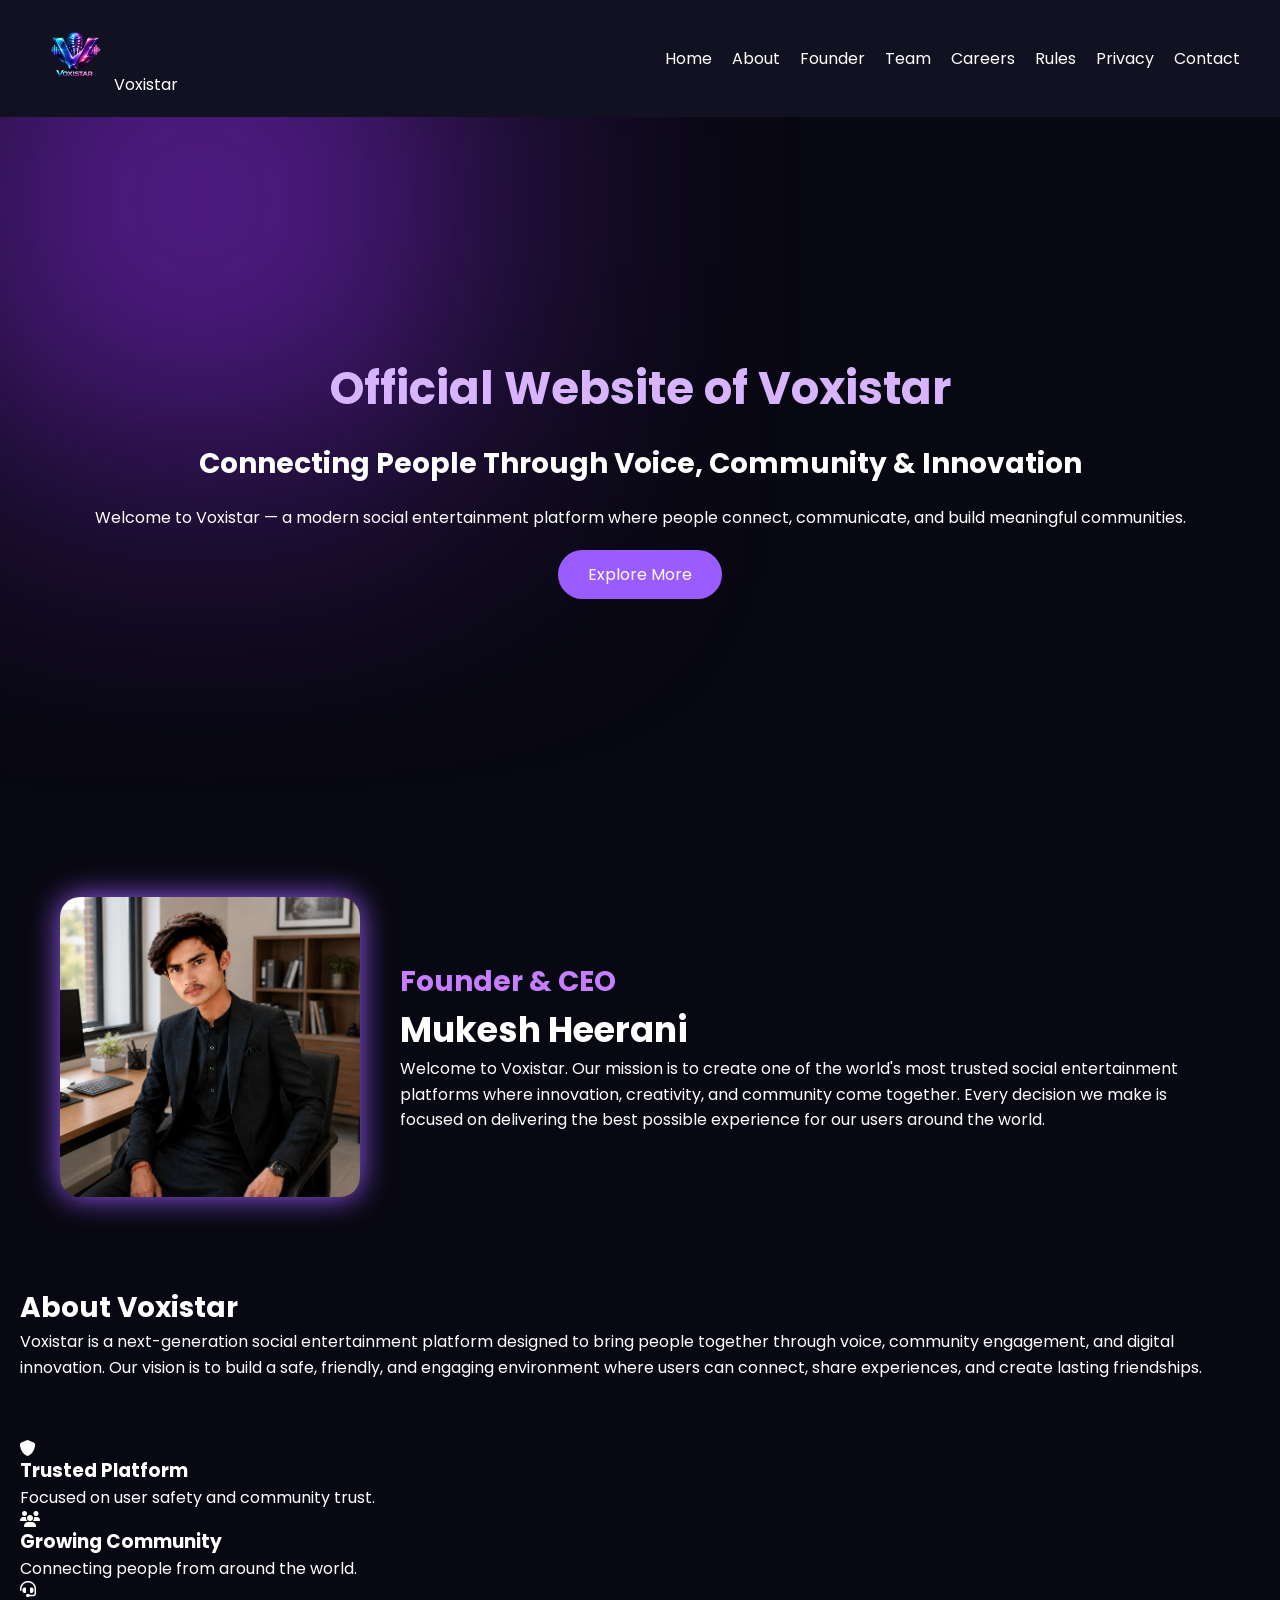
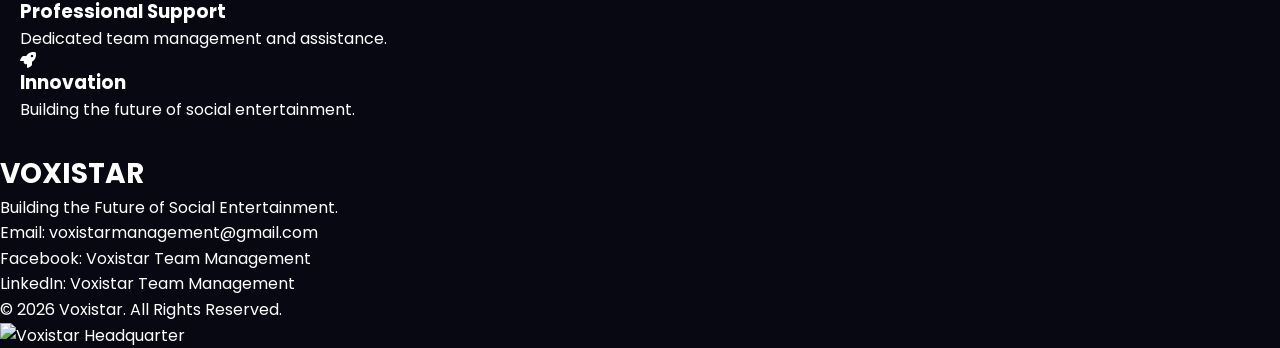
==== index.html @ 09e4fec7 "Fix alt text for Voxistar headquarters image Corrected the alt attribute for the image." ====
</body>
</html>
<meta charset="UTF-8">
<meta name="viewport" content="width=device-width, initial-scale=1.0">

<title>Voxistar | Official Website</title>

<link rel="stylesheet" href="css/style.css">

<link rel="preconnect" href="https://fonts.googleapis.com">
<link rel="preconnect" href="https://fonts.gstatic.com" crossorigin>

<link href="https://fonts.googleapis.com/css2?family=Poppins:wght@300;400;500;600;700;800&display=swap" rel="stylesheet">

<link rel="stylesheet" href="https://cdnjs.cloudflare.com/ajax/libs/font-awesome/6.6.0/css/all.min.css">

</head>

<body>

<div class="background-glow"></div>

<header>

<nav class="navbar">

<div class="logo">
    <img src="logo.png" alt="Voxistar Logo">
    <span>Voxistar</span>
</div>

<ul>

<li><a href="index.html">Home</a></li>

<li><a href="about.html">About</a></li>

<li><a href="founder.html">Founder</a></li>

<li><a href="team.html">Team</a></li>

<li><a href="careers.html">Careers</a></li>

<li><a href="rules.html">Rules</a></li>

<li><a href="privacy.html">Privacy</a></li>

<li><a href="contact.html">Contact</a></li>

</ul>

</nav>

</header>

<section class="hero">

<div class="hero-content">

<h1>Official Website of Voxistar</h1>

<h2>Connecting People Through Voice, Community & Innovation</h2>

<p>

Welcome to Voxistar — a modern social entertainment platform where people connect, communicate, and build meaningful communities.

</p>

<a href="about.html" class="btn">Explore More</a>

</div>

</section>

<section class="founder">

<div class="founder-image">

<img src="founder.png" alt="Founder">

</div>

<div class="founder-content">

<h2>Founder & CEO</h2>

<h1>Mukesh Heerani</h1>

<p>

Welcome to Voxistar.

Our mission is to create one of the world's most trusted social entertainment platforms where innovation, creativity, and community come together.

Every decision we make is focused on delivering the best possible experience for our users around the world.

</p>

</div>

</section>

<section class="about">

<h2>About Voxistar</h2>

<p>

Voxistar is a next-generation social entertainment platform designed to bring people together through voice, community engagement, and digital innovation.

Our vision is to build a safe, friendly, and engaging environment where users can connect, share experiences, and create lasting friendships.

</p>

</section>

<section class="features">

<div class="card">

<i class="fa-solid fa-shield"></i>

<h3>Trusted Platform</h3>

<p>Focused on user safety and community trust.</p>

</div>

<div class="card">

<i class="fa-solid fa-users"></i>

<h3>Growing Community</h3>

<p>Connecting people from around the world.</p>

</div>

<div class="card">

<i class="fa-solid fa-headset"></i>

<h3>Professional Support</h3>

<p>Dedicated team management and assistance.</p>

</div>

<div class="card">

<i class="fa-solid fa-rocket"></i>

<h3>Innovation</h3>

<p>Building the future of social entertainment.</p>

</div>

</section>

<footer>

<h2>VOXISTAR</h2>

<p>Building the Future of Social Entertainment.</p>

<p>

Email:
voxistarmanagement@gmail.com

</p>

<p>

Facebook:
Voxistar Team Management

</p>

<p>

LinkedIn:
Voxistar Team Management

</p>

<p>

© 2026 Voxistar. All Rights Reserved.

</p>

</footer>

<script src="js/script.js"></script>

</body>
  </html>
<img src="Voxistar headquarter.png" alt="Voxistar Headquarter">
---- css/style.css ----
*{
  margin:0;
  padding:0;
  box-sizing:border-box;
  font-family:'Poppins', sans-serif;
}

body{
  background:#080812;
  color:white;
}

.background-glow{
  position:fixed;
  width:400px;
  height:400px;
  background:#8a2be2;
  filter:blur(150px);
  top:0;
  left:0;
  z-index:-1;
}

.navbar{
  display:flex;
  justify-content:space-between;
  align-items:center;
  padding:20px 40px;
  background:#111122;
}

.logo img{
  width:70px;
}

.logo h2{
  color:#c77dff;
}

.navbar ul{
  display:flex;
  gap:20px;
  list-style:none;
}

.navbar a{
  color:white;
  text-decoration:none;
}

.hero{
  min-height:80vh;
  display:flex;
  align-items:center;
  justify-content:center;
  text-align:center;
  padding:40px;
}

.hero h1{
  font-size:45px;
  color:#d8b4fe;
}

.hero h2{
  margin:20px 0;
}

.btn{
  display:inline-block;
  margin-top:20px;
  padding:12px 30px;
  background:#9b5cff;
  color:white;
  border-radius:30px;
  text-decoration:none;
}

.founder{
  display:flex;
  align-items:center;
  justify-content:center;
  gap:40px;
  padding:60px;
}

.founder-image img{
  width:300px;
  border-radius:20px;
  box-shadow:0 0 30px #9b5cff;
}

.founder-content h2{
  color:#c77dff;
}

@media(max-width:768px){
  .navbar,
  .founder{
    flex-direction:column;
  }

  .navbar ul{
    flex-direction:column;
  }

  .hero h1{
    font-size:32px;
  }
}
body{
  overflow-x:hidden;
}

.hero,
.about,
.features{
  padding:30px 20px;
}

h1{
  font-size:35px;
}

h2{
  font-size:28px;
}

p{
  font-size:16px;
  line-height:1.6;
}

@media(max-width:768px){

  .hero h1{
    font-size:32px;
  }

  .hero h2{
    font-size:22px;
  }

  .founder{
    padding:30px 20px;
  }

  .founder-image img{
    width:100%;
    max-width:320px;
  }
}
#aiButton{
position:fixed;
right:20px;
bottom:20px;
width:65px;
height:65px;
border-radius:50%;
background:linear-gradient(135deg,#00e5ff,#6a00ff);
display:flex;
align-items:center;
justify-content:center;
font-size:30px;
cursor:pointer;
z-index:9999;
box-shadow:0 0 25px #00e5ff;
}


#chatContainer{
display:none;
position:fixed;
right:20px;
bottom:95px;
width:330px;
height:450px;
background:#111;
border-radius:20px;
z-index:9999;
overflow:hidden;
box-shadow:0 0 30px #00e5ff;
}


.chatHeader{
background:linear-gradient(90deg,#00e5ff,#6a00ff);
padding:15px;
font-family:'Montserrat';
font-weight:800;
color:white;
}


.chatHeader span{
float:right;
cursor:pointer;
}


#chatBox{
height:300px;
overflow-y:auto;
padding:15px;
color:white;
font-family:'Poppins';
font-size:15px;
}


.chatInput{
display:flex;
padding:10px;
gap:5px;
}


.chatInput input{
flex:1;
padding:10px;
border-radius:10px;
}


.chatInput button{
background:#00e5ff;
border:none;
padding:10px;
border-radius:10px;
font-weight:bold;
}
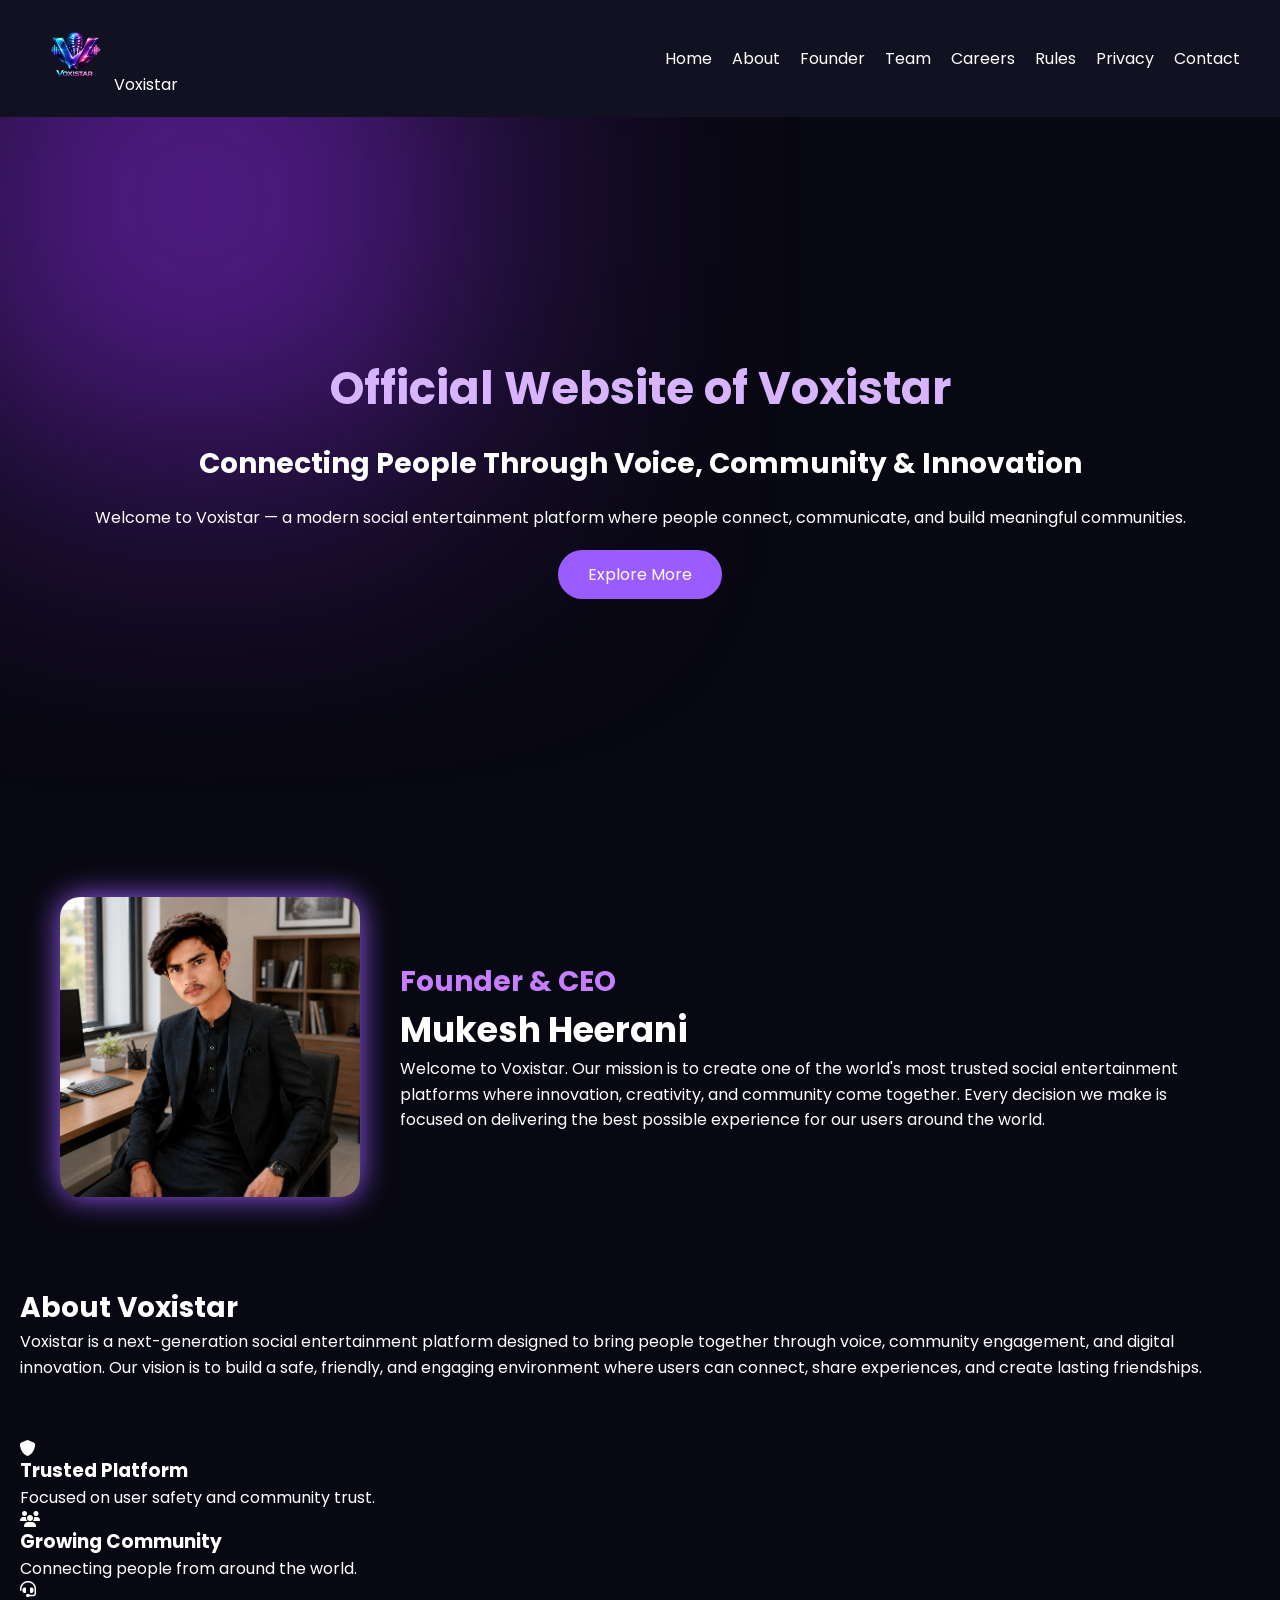
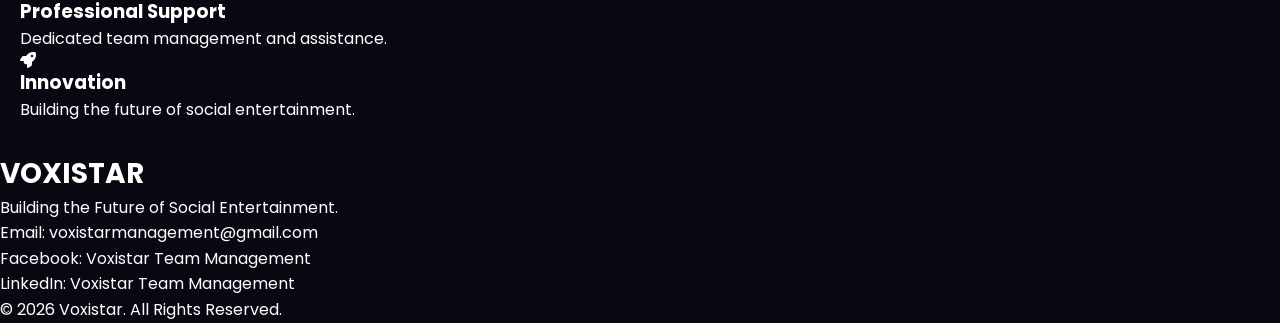
==== commit 97808b03: "Remove image tag from index.html Removed image tag for 'Voxistar Headquarter' from HTML." ====
--- a/index.html
+++ b/index.html
@@ -1,5 +1,3 @@
-</body>
-</html>
 <meta charset="UTF-8">
 <meta name="viewport" content="width=device-width, initial-scale=1.0">
 
@@ -13,6 +11,34 @@
 <link href="https://fonts.googleapis.com/css2?family=Poppins:wght@300;400;500;600;700;800&display=swap" rel="stylesheet">
 
 <link rel="stylesheet" href="https://cdnjs.cloudflare.com/ajax/libs/font-awesome/6.6.0/css/all.min.css">
+
+<script type="application/ld+json">
+{
+  "@context": "https://schema.org",
+  "@graph": [
+    {
+      "@type": "Organization",
+      "@id": "https://voxistar.netlify.app/#organization",
+      "name": "VoxiStar",
+      "url": "https://voxistar.netlify.app/",
+      "description": "VoxiStar is a social entertainment and voice community platform.",
+      "founder": {
+        "@id": "https://voxistar.netlify.app/founder.html#mukesh-heerani"
+      }
+    },
+    {
+      "@type": "Person",
+      "@id": "https://voxistar.netlify.app/founder.html#mukesh-heerani",
+      "name": "Mukesh Heerani",
+      "url": "https://voxistar.netlify.app/founder.html",
+      "jobTitle": "Founder & CEO",
+      "worksFor": {
+        "@id": "https://voxistar.netlify.app/#organization"
+      }
+    }
+  ]
+}
+</script>
 
 </head>
 
@@ -194,8 +220,7 @@
 
 </footer>
 
-<script src="js/script.js"></script>
+<script src="script.js"></script>
 
 </body>
   </html>
-<img src="Voxistar headquarter.png" alt="Voxistar Headquarter">
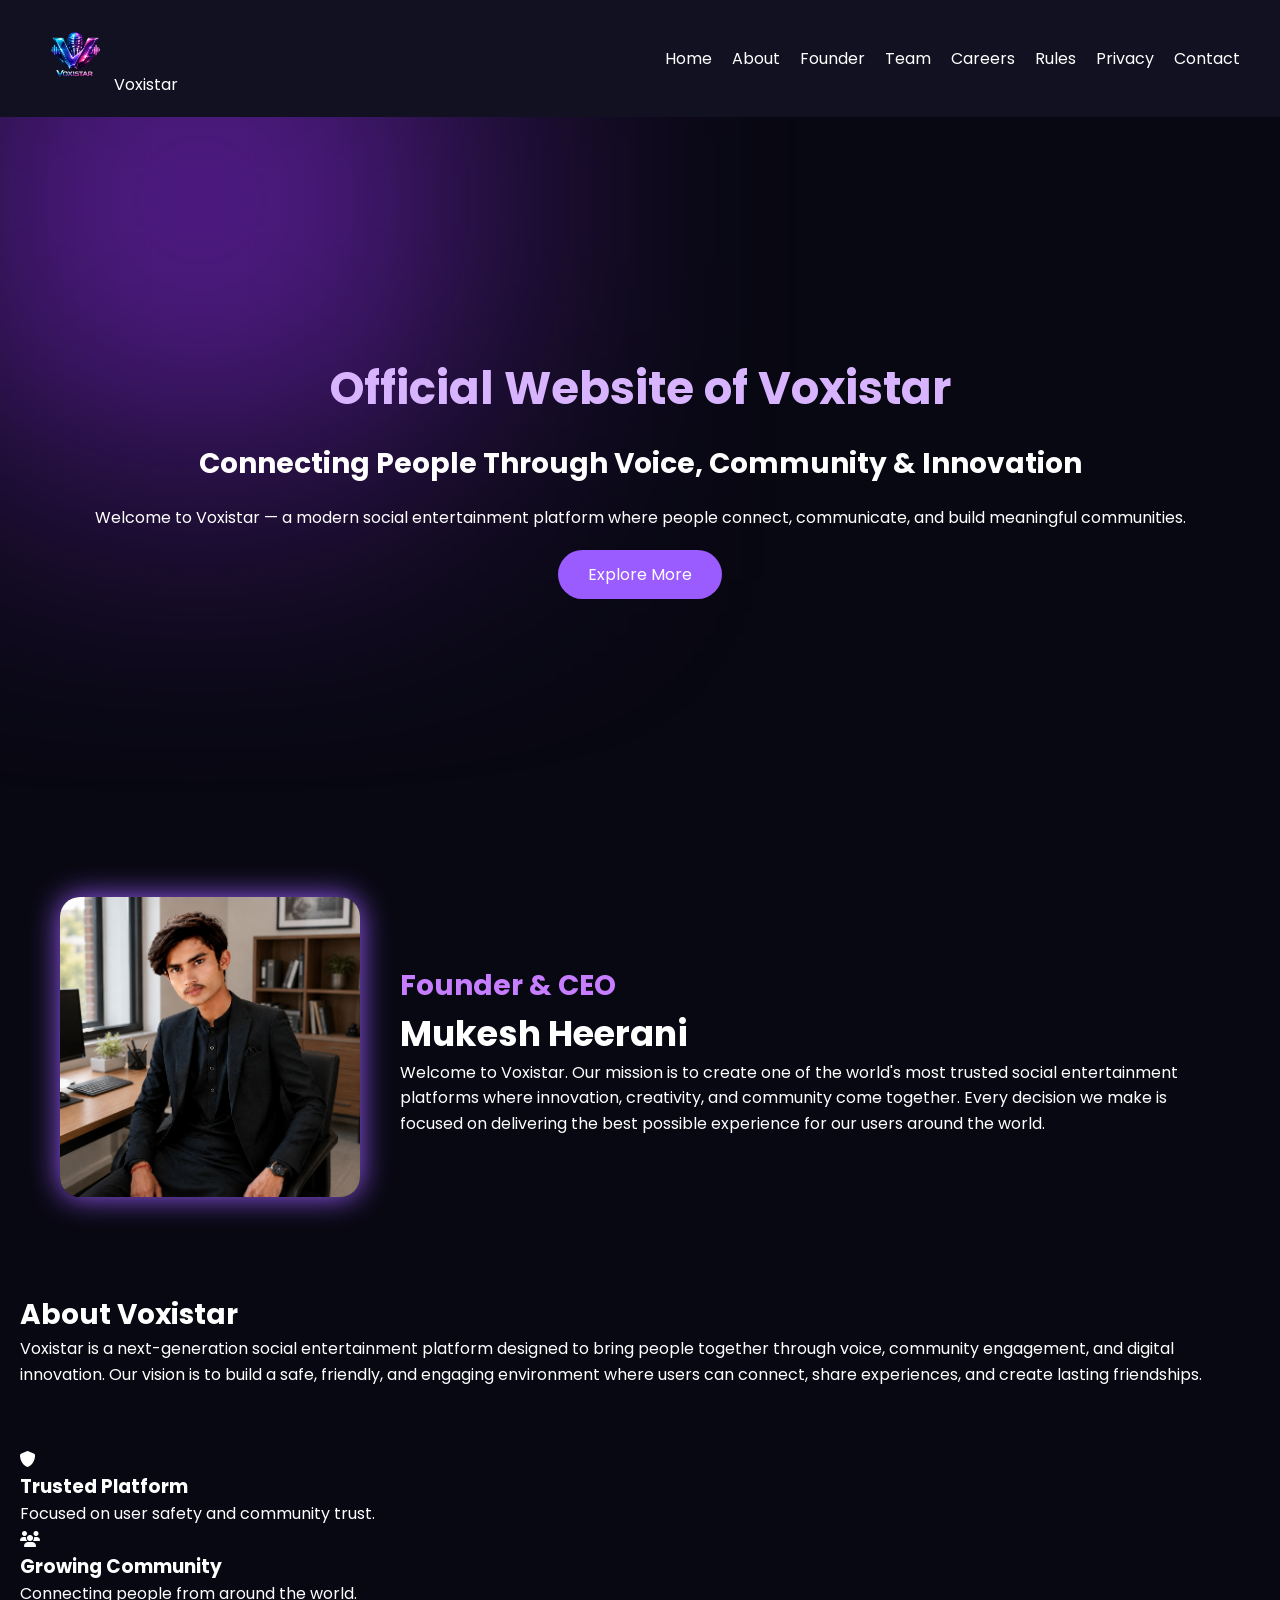
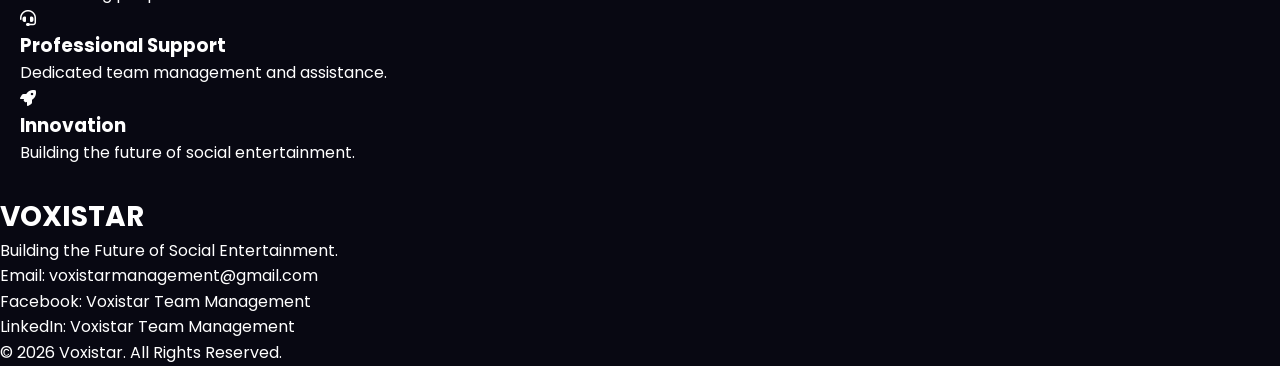
==== commit 95f21c3a: "Add DOCTYPE and HTML structure to index.html" ====
--- a/index.html
+++ b/index.html
@@ -1,3 +1,6 @@
+<!DOCTYPE html>
+<html lang="en">
+<head>
 <meta charset="UTF-8">
 <meta name="viewport" content="width=device-width, initial-scale=1.0">
 
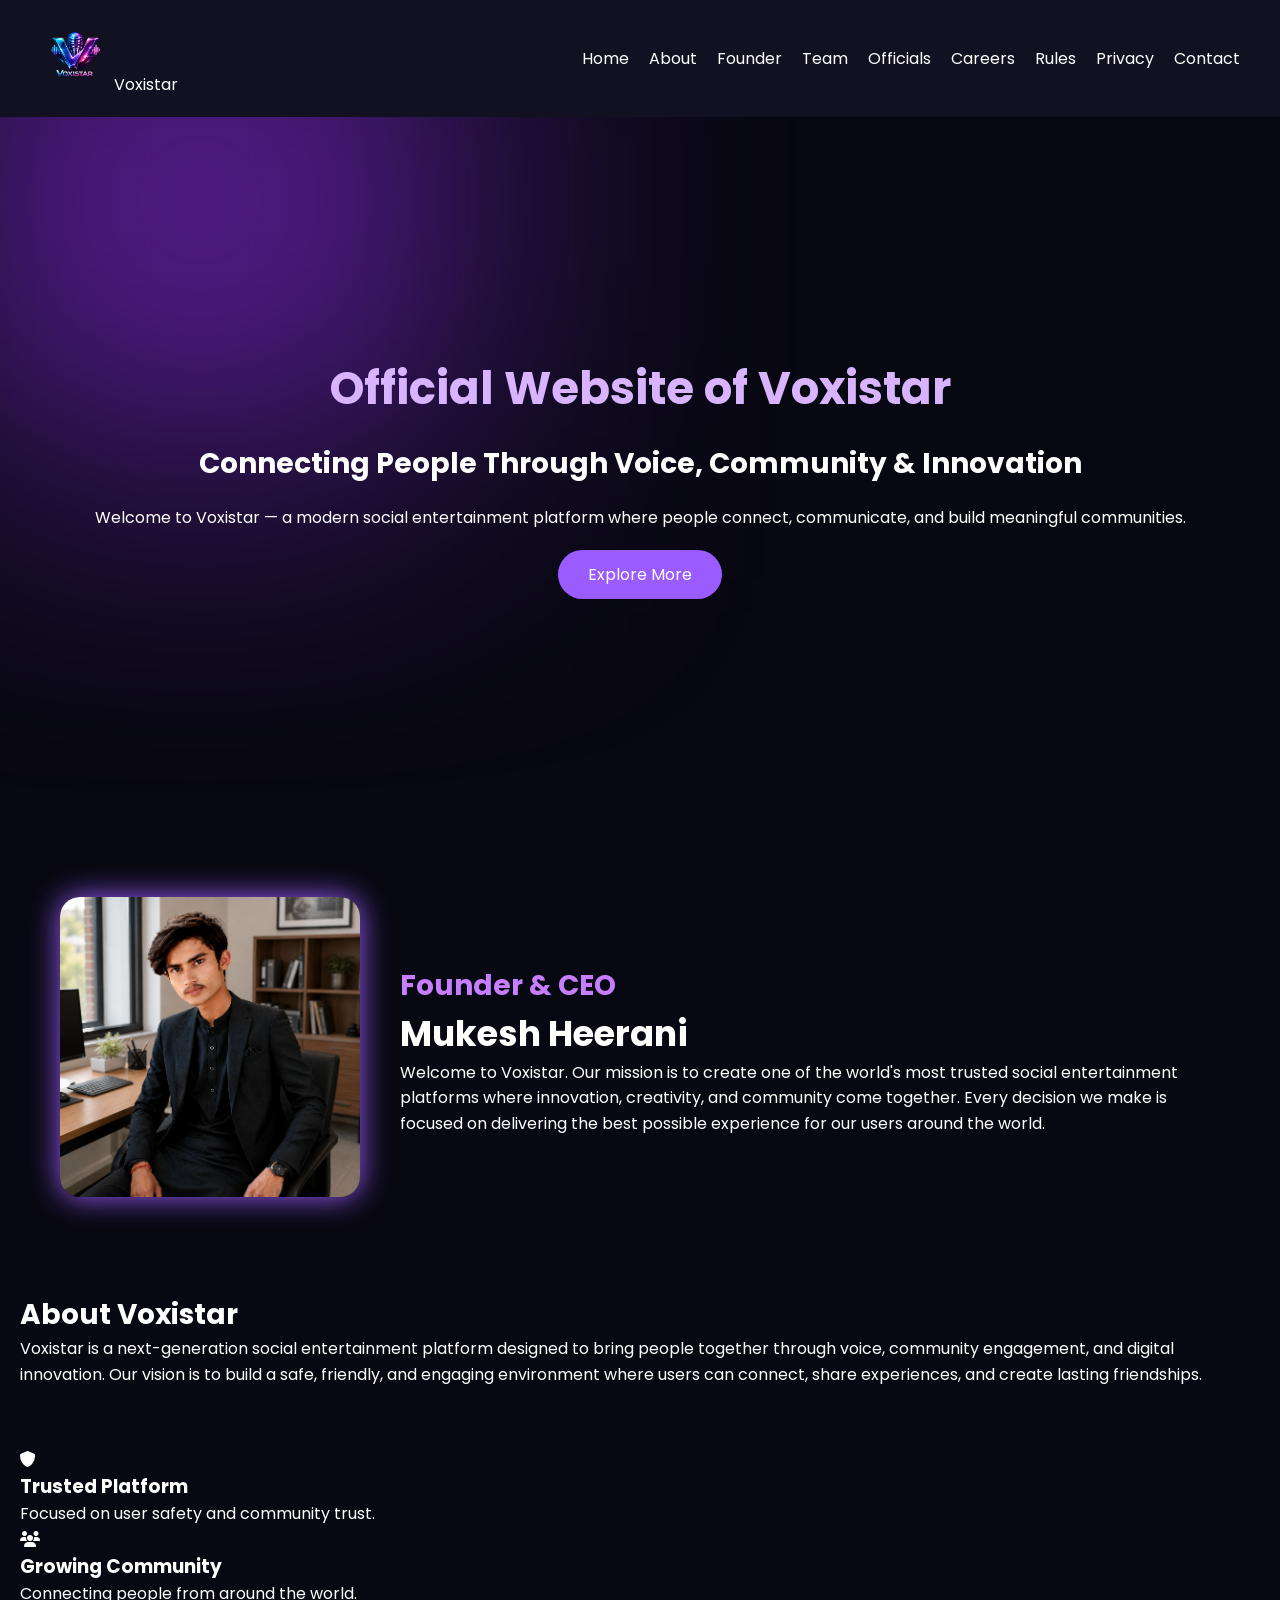
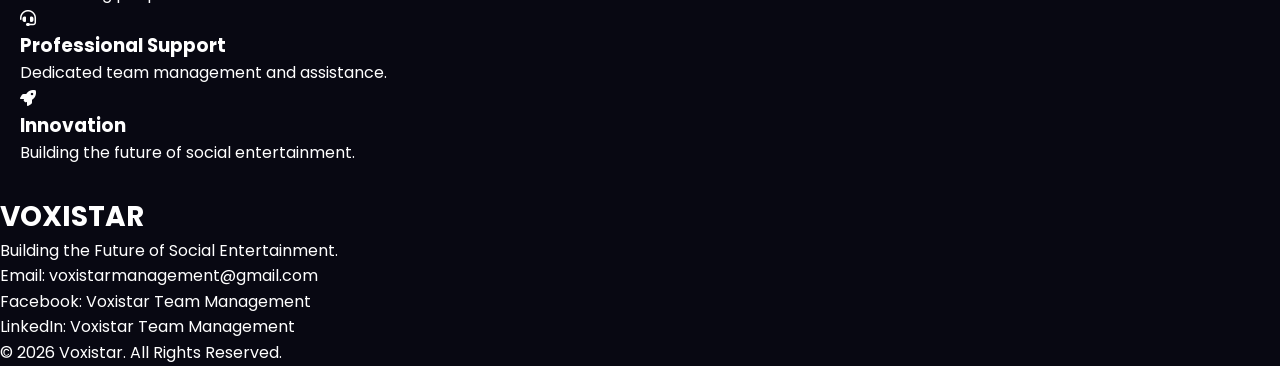
==== commit 8aa4d1d9: "Add Officials link to navigation menu" ====
--- a/index.html
+++ b/index.html
@@ -68,6 +68,8 @@
 
 <li><a href="team.html">Team</a></li>
 
+<li><a href="officials/index.html">Officials</a></li>
+
 <li><a href="careers.html">Careers</a></li>
 
 <li><a href="rules.html">Rules</a></li>
